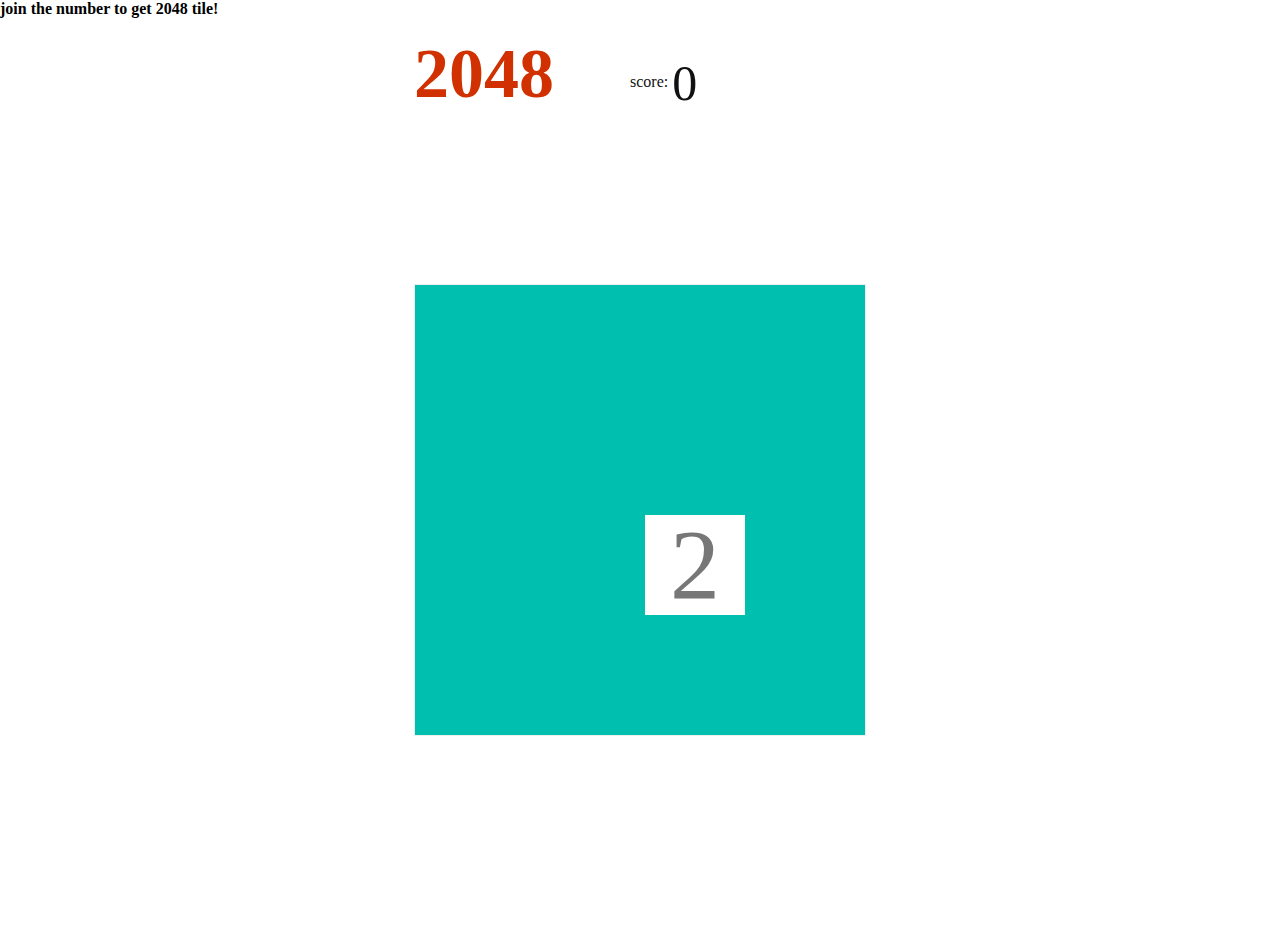
==== math/2048/index.html @ 764d4dc5 "update" ====
<html>
<!--Play the game in fullscreen for better view. 
First click anywhere on the square box to start the game. To play the game use up, down, right and left arrows or use mouse to direct the tiles -->

<head>
  <title>2048</title>
  <link rel="stylesheet" href="2048.css" />
  <script type="text/javascript" src="2048.js"></script>
</head>

<body>

  <p> join the number to get 2048 tile!</p>
  <div class="cover"></div>
  <div class="container">
    <div class="logo">2048</div>
    <div class="scoreBar">
      <label style="position: relative; top:-13px;">score:</label>
      <label id="score"> 0</label>
      <div id="addScore"></div>
    </div>
    <div id="stage"></div>
    <!--<div id="gameOver hide">-->
    <!--<div class="overText">GameOver!</div>-->
    <!--</div>-->
  </div>
</body>

</html>
---- math/2048/2048.css ----
html {
  height: 100%;
  -moz-user-select: none;
  -khtml-user-select: none;
  user-select: none;
}

p {
  color: black;
  font-family: "microsoft yahei";
  font-weight: bold;
  left: -10px;

}

body {
  -moz-user-select: none;
  -khtml-user-select: none;
  user-select: none;
  height: 100%;
  margin: 0;
  padding: 0;
  font-family: "microsoft yahei";
  background-color: white;
  overflow: hidden;
}

.container {
  margin: auto;
  width: 452px;
  height: 100%;
  overflow: hidden;
  position: relative;
}

.logo {
  width: 40%;
  font-size: 70px;
  font-weight: bold;
  color: #d13100;
  float: left;
  position: relative;
}

.scoreBar {
  width: 50%;
  float: right;
  background: #fff;
  color: #111;

  padding: 10px;
  position: relative;
  margin-top: 10px;
}

.scoreBar:before {
  content: "";
  display: block;
  border-width: 20px;
  border-color: transparent #fff transparent transparent;
  border-style: solid;
  position: absolute;
  top: 50%;
  left: -40px;
  margin-top: -20px;
}

#score {
  font-size: 50px;
}

#addScore {
  position: absolute;
  bottom: 0px;
  font-size: 30px;
  color: #999;
  opacity: .8;
  top: 4px;
  right: 0;
}

#addScore.show {
  opacity: .8;
  transition: all .5s ease;
  -ms-transition: all .5s ease;
  -moz-transition: all .5s ease;
  -o-transition: all .5s ease;
  -webkit-transition: all .5s ease;

}

#addScore.hide {
  opacity: 0;
  transition: all .5s ease;
  -ms-transition: all .5s ease;
  -moz-transition: all .5s ease;
  -o-transition: all .5s ease;
  -webkit-transition: all .5s ease;
}

#stage {
  background: #01bfae;
  cursor: pointer;
  -moz-user-select: none;
  -khtml-user-select: none;
  user-select: none;
  position: absolute;
  width: 450px;
  height: 450px;
  top: 50%;
  left: 0;
  margin-top: -200px;
  border: 1px solid #eee;
  z-index: 1;
}

#undo {
  position: relative;
  z-index: 990;
}

.cover {
  position: fixed;
  width: 100%;
  height: 100%;
  z-index: 999;
  opacity: 0.1;
  cursor: pointer;
}

.row0 {
  top: 10px;
  transition: all .2s ease;
  -ms-transition: all .2s ease;
  -moz-transition: all .2s ease;
  -o-transition: all .2s ease;
  -webkit-transition: all .2s ease;
}

.row1 {
  top: 120px;
  transition: all .2s ease;
  -ms-transition: all .2s ease;
  -moz-transition: all .2s ease;
  -o-transition: all .2s ease;
  -webkit-transition: all .2s ease;
}

.row2 {
  top: 230px;
  transition: all .2s ease;
  -ms-transition: all .2s ease;
  -moz-transition: all .2s ease;
  -o-transition: all .2s ease;
  -webkit-transition: all .2s ease;
}

.row3 {
  top: 340px;
  transition: all .2s ease;
  -ms-transition: all .2s ease;
  -moz-transition: all .2s ease;
  -o-transition: all .2s ease;
  -webkit-transition: all .2s ease;
}

.cell0 {
  left: 10px;
  transition: all .2s ease;
  -ms-transition: all .2s ease;
  -moz-transition: all .2s ease;
  -o-transition: all .2s ease;
  -webkit-transition: all .2s ease;
}

.cell1 {
  left: 120px;
  transition: all .2s ease;
  -ms-transition: all .2s ease;
  -moz-transition: all .2s ease;
  -o-transition: all .2s ease;
  -webkit-transition: all .2s ease;
}

.cell2 {
  left: 230px;
  transition: all .2s ease;
  -ms-transition: all .2s ease;
  -moz-transition: all .2s ease;
  -o-transition: all .2s ease;
  -webkit-transition: all .2s ease;
}

.cell3 {
  left: 340px;
  transition: all .2s ease;
  -ms-transition: all .2s ease;
  -moz-transition: all .2s ease;
  -o-transition: all .2s ease;
  -webkit-transition: all .2s ease;
}

span {
  display: block;
  width: 100px;
  height: 100px;
  position: absolute;
  text-align: center;
  line-height: 100px;
  cursor: pointer;
  background: #fff;
  font-size: 43px;
  -moz-user-select: none;
  -khtml-user-select: none;
  user-select: none;
}

div {
  -moz-user-select: none;
  -khtml-user-select: none;
  user-select: none;

}

.num2 {
  background: #fff;
  color: #777;
  font-size: 100px;
  transition: all .2s ease;
  -ms-transition: all .2s ease;
  -moz-transition: all .2s ease;
  -o-transition: all .2s ease;
  -webkit-transition: all .2s ease;
  animation: myfirst .5s;
  -moz-animation: myfirst .5s;
  /* Firefox */
  -webkit-animation: myfirst .5s;
  /* Safari or Chrome or opera */
}

.num4 {
  background: #fafafa;
  color: #e9b856;
  font-size: 100px;
  transition: all .2s ease;
  -ms-transition: all .2s ease;
  -moz-transition: all .2s ease;
  -o-transition: all .2s ease;
  -webkit-transition: all .2s ease;
  animation: myfirst .5s;
  -moz-animation: myfirst .5s;
  /* Firefox */
  -webkit-animation: myfirst .5s;
  /* Safari or Chrome */
}

.num8 {
  background: #f3f3f3;
  color: #f94e2f;
  font-size: 100px;
  transition: all .2s ease;
  -ms-transition: all .2s ease;
  -moz-transition: all .2s ease;
  -o-transition: all .2s ease;
  -webkit-transition: all .2s ease;
  animation: myfirst .5s;
}

.num16 {
  background: #F5EC00;
  color: #fff;
  font-size: 80px;
  transition: all .2s ease;
  -ms-transition: all .2s ease;
  -moz-transition: all .2s ease;
  -o-transition: all .2s ease;
  -webkit-transition: all .2s ease;
  animation: myfirst .5s;
}

.num32 {
  background: #fcc20e;
  color: #fdfdfd;
  font-size: 80px;
  transition: all .2s ease;
  -ms-transition: all .2s ease;
  -moz-transition: all .2s ease;
  -o-transition: all .2s ease;
  -webkit-transition: all .2s ease;
}

.num64 {
  background: #f94a3b;
  color: #fff;
  font-size: 80px;
  transition: all .2s ease;
  -ms-transition: all .2s ease;
  -moz-transition: all .2s ease;
  -o-transition: all .2s ease;
  -webkit-transition: all .2s ease;
}

.num128 {
  background: #222;
  color: #f94e2f;
  font-size: 52px;
  transition: all .2s ease;
  -ms-transition: all .2s ease;
  -moz-transition: all .2s ease;
  -o-transition: all .2s ease;
  -webkit-transition: all .2s ease;
}

.num256 {
  background: #d13100;
  color: #ffcc66;
  font-size: 52px;
  transition: all .2s ease;
  -ms-transition: all .2s ease;
  -moz-transition: all .2s ease;
  -o-transition: all .2s ease;
  -webkit-transition: all .2s ease;
}

.num512 {
  background: #fff300;
  color: #FB4E4E;
  font-size: 52px;
  transition: all .2s ease;
  -ms-transition: all .2s ease;
  -moz-transition: all .2s ease;
  -o-transition: all .2s ease;
  -webkit-transition: all .2s ease;
}

.num1024 {
  background: #6483b5;
  color: #f6f7ff;
  font-size: 52px;
  transition: all .2s ease;
  -ms-transition: all .2s ease;
  -moz-transition: all .2s ease;
  -o-transition: all .2s ease;
  -webkit-transition: all .2s ease;
}

.num2048 {
  background: #000000;
  color: #fff300;
  font-size: 52px;

  transition: all .2s ease;
  -ms-transition: all .2s ease;
  -moz-transition: all .2s ease;
  -o-transition: all .2s ease;
  -webkit-transition: all .2s ease;
}

.num4096 {
  background: #ff0099;
  color: #fff;
  font-size: 52px;
  transition: all .2s ease;
  -ms-transition: all .2s ease;
  -moz-transition: all .2s ease;
  -o-transition: all .2s ease;
  -webkit-transition: all .2s ease;
}

@keyframes myfirst {
  0% {
    opacity: 0;
    transform: scale(0)
  }

  50% {
    opacity: .5;
    transform: scale(1.5)
  }

  100% {
    opacity: 1;
    transform: scale(1)
  }
}

@-moz-keyframes myfirst

/* Firefox */
  {
  0% {
    opacity: 0;
    -moz-transform: scale(0)
  }

  50% {
    opacity: .5;
    -moz-transform: scale(1.5)
  }

  100% {
    opacity: 1;
    -moz-transform: scale(1)
  }
}

@-webkit-keyframes myfirst

/* Safari or Chrome */
  {
  0% {
    opacity: 0;
    -webkit-transform: scale(0)
  }

  50% {
    opacity: .5;
    -webkit-transform: scale(1.5)
  }

  100% {
    opacity: 1;
    -webkit-transform: scale(1)
  }
}
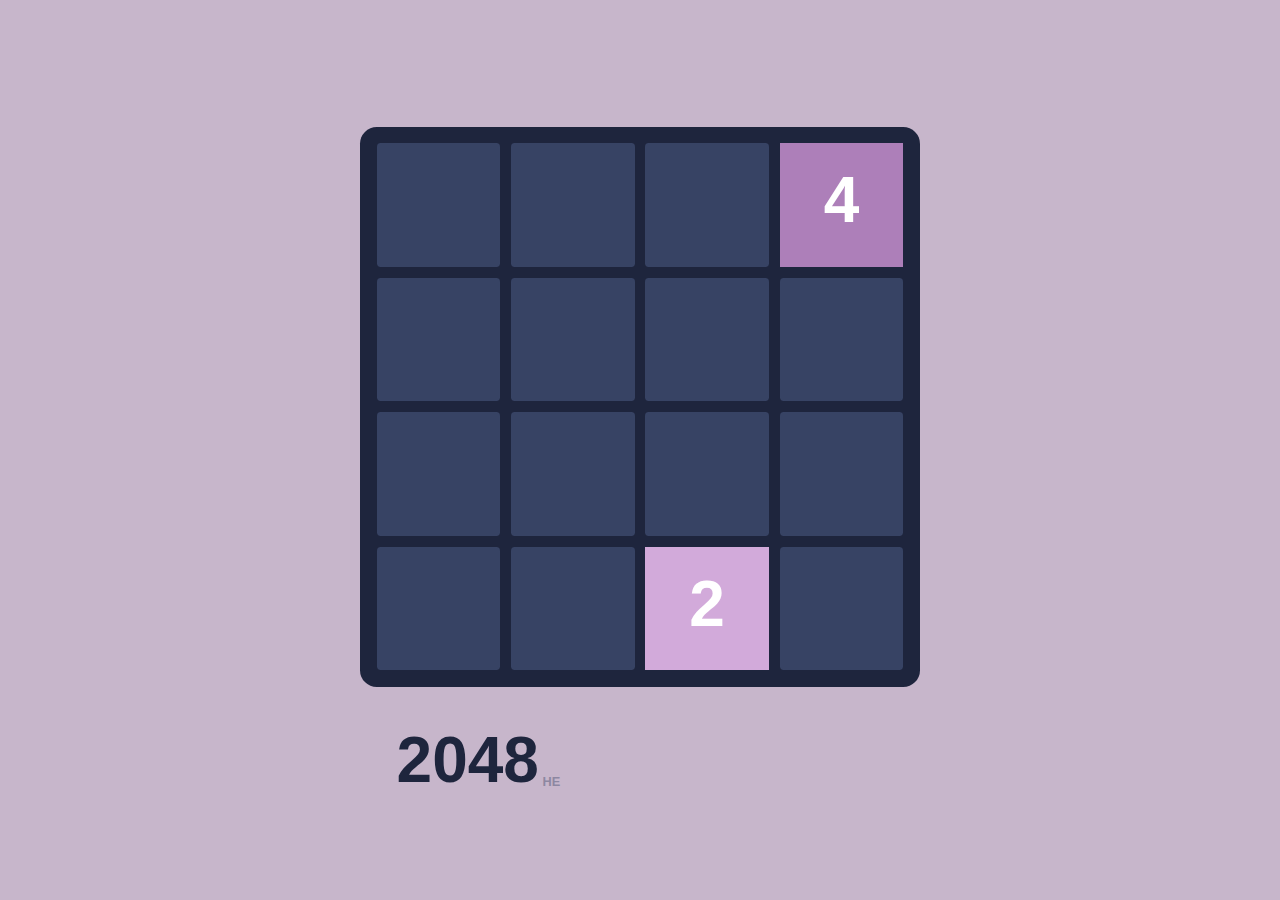
==== commit 69806a18: "2048" ====
--- a/math/2048/index.html
+++ b/math/2048/index.html
@@ -1,29 +1,56 @@
-<html>
-<!--Play the game in fullscreen for better view. 
-First click anywhere on the square box to start the game. To play the game use up, down, right and left arrows or use mouse to direct the tiles -->
+<!DOCTYPE html>
+<html lang="en">
 
 <head>
+  <meta charset="UTF-8">
+  <meta name="viewport" content="width=device-width, initial-scale=1">
   <title>2048</title>
-  <link rel="stylesheet" href="2048.css" />
-  <script type="text/javascript" src="2048.js"></script>
+  <link rel="stylesheet" href="2048.css">
+  <script src="2048.js"></script>
 </head>
 
 <body>
-
-  <p> join the number to get 2048 tile!</p>
-  <div class="cover"></div>
-  <div class="container">
-    <div class="logo">2048</div>
-    <div class="scoreBar">
-      <label style="position: relative; top:-13px;">score:</label>
-      <label id="score"> 0</label>
-      <div id="addScore"></div>
+  <div id="game">
+    <div id="board">
+      <div id="tiles">
+        <div id="tile1" class="tile"></div>
+        <div id="tile2" class="tile"></div>
+        <div id="tile3" class="tile"></div>
+        <div id="tile4" class="tile"></div>
+        <div id="tile5" class="tile"></div>
+        <div id="tile6" class="tile"></div>
+        <div id="tile7" class="tile"></div>
+        <div id="tile8" class="tile"></div>
+        <div id="tile9" class="tile"></div>
+        <div id="tile10" class="tile"></div>
+        <div id="tile11" class="tile"></div>
+        <div id="tile12" class="tile"></div>
+        <div id="tile13" class="tile"></div>
+        <div id="tile14" class="tile"></div>
+        <div id="tile15" class="tile"></div>
+        <div id="tile16" class="tile"></div>
+      </div>
+      <div id="result-box">
+        <div id="result-background"></div>
+        <div id="result-message"></div>
+        <div id="result-tile-container">
+          <div id="result-tile"></div>
+        </div>
+        <button id="keep-going-button" class="result-button">Keep
+          Going</button>
+        <button id="try-again-button" class="result-button">Try Again</button>
+      </div>
     </div>
-    <div id="stage"></div>
-    <!--<div id="gameOver hide">-->
-    <!--<div class="overText">GameOver!</div>-->
-    <!--</div>-->
+    <div id="message-box"></div>
+    <div id="menu">
+      <i id="restart" class="fa fa-refresh" aria-hidden="true"></i>
+      <div id="title">2048<sub id="credit">
+          <a href="https://www.github.com/zer0rei" target="_blank">HE</a>
+        </sub></div>
+      <i id="simulate" class="fa fa-laptop" aria-hidden="true"></i>
+    </div>
   </div>
 </body>
 
 </html>
+<Paste>
--- a/math/2048/2048.css
+++ b/math/2048/2048.css
@@ -1,425 +1,198 @@
-html {
-  height: 100%;
-  -moz-user-select: none;
-  -khtml-user-select: none;
-  user-select: none;
+body {
+  background-color: #C7B6CB;
+  font-family: 'Oxygen', sans-serif;
 }
 
-p {
-  color: black;
-  font-family: "microsoft yahei";
+#game {
+  width: 8.75em;
+  margin: 0 auto;
+  font-size: 4em;
   font-weight: bold;
-  left: -10px;
-
+  padding-top: 2%;
 }
 
-body {
-  -moz-user-select: none;
-  -khtml-user-select: none;
-  user-select: none;
-  height: 100%;
-  margin: 0;
-  padding: 0;
-  font-family: "microsoft yahei";
-  background-color: white;
-  overflow: hidden;
-}
-
-.container {
-  margin: auto;
-  width: 452px;
-  height: 100%;
-  overflow: hidden;
+#board {
+  width: 100%;
+  height: 8.75em;
+  margin: 0 auto;
+  background-color: #1E253D;
+  border-radius: 3%;
   position: relative;
 }
 
-.logo {
-  width: 40%;
-  font-size: 70px;
-  font-weight: bold;
-  color: #d13100;
+#result-box {
+  width: 100%;
+  height: 100%;
+  color: white;
+  font-size: 1em;
+  display: none;
+  z-index: 2;
+  position: absolute;
+  top: 0;
+  left: 0;
+}
+
+#result-background {
+  width: 100%;
+  height: 100%;
+  border-radius: 3%;
+  opacity: 0.8;
+}
+
+#result-message {
+  width: 80%;
+  height: 15%;
+  font-size: 1em;
+  text-align: center;
+  position: absolute;
+  top: 20%;
+  left: 10%;
+}
+
+#result-tile-container {
+  width: 100%;
+  height: 23%;
+  margin: 0 auto;
+  text-align: center;
+  position: absolute;
+  top: 40%;
+}
+
+#result-tile {
+  width: 23%;
+  height: 100%;
+  border: solid 0.1em white;
+  font-size: 1em;
+  display: inline-block;
+}
+
+.result-button {
+  width: 30%;
+  height: 8%;
+  border: none;
+  font-size: 0.35em;
+  color: white;
+  background-color: #1E253D;
+  opacity: 0.8;
+  display: none;
+  position: absolute;
+  top: 72%;
+  left: 35%;
+}
+
+.result-button:active {
+  top: 72.2%;
+  background-color: black;
+}
+
+#tiles {
+  width: 96%;
+  height: 96%;
+  font-size: 1em;
+  text-align: center;
+  color: white;
+  position: relative;
+  top: 2%;
+  left: 2%;
+}
+
+#tiles .tile {
+  width: 23%;
+  height: 23%;
+  margin: 1%;
+  background-color: #374364;
+  border-radius: 3%;
+  position: relative;
   float: left;
+}
+
+.tile span,
+#result-tile span {
+  height: 100%;
+  width: 100%;
+  display: block;
+  line-height: 1.8;
   position: relative;
 }
 
-.scoreBar {
-  width: 50%;
-  float: right;
-  background: #fff;
-  color: #111;
-
-  padding: 10px;
-  position: relative;
-  margin-top: 10px;
+.tile .small-text,
+#result-tile .small-text {
+  font-size: 0.75em;
+  line-height: 2.4;
 }
 
-.scoreBar:before {
-  content: "";
-  display: block;
-  border-width: 20px;
-  border-color: transparent #fff transparent transparent;
-  border-style: solid;
-  position: absolute;
-  top: 50%;
-  left: -40px;
-  margin-top: -20px;
+.tile .smallest-text,
+#result-tile .smallest-text {
+  font-size: 0.65em;
+  line-height: 2.7;
 }
 
-#score {
-  font-size: 50px;
+#message-box {
+  width: 100%;
+  height: 1em;
+  margin-top: 0.2em;
+  font-size: 0.3em;
+  text-align: center;
+  color: #374364;
 }
 
-#addScore {
-  position: absolute;
-  bottom: 0px;
-  font-size: 30px;
-  color: #999;
-  opacity: .8;
-  top: 4px;
-  right: 0;
+#menu {
+  width: 100%;
+  font-size: 1em;
+  text-align: center;
+  color: #1E253D;
+  margin-top: 0.2em;
+  overflow: auto;
 }
 
-#addScore.show {
-  opacity: .8;
-  transition: all .5s ease;
-  -ms-transition: all .5s ease;
-  -moz-transition: all .5s ease;
-  -o-transition: all .5s ease;
-  -webkit-transition: all .5s ease;
-
+#restart {
+  width: 30%;
+  font-size: 0.9em;
+  float: left;
+  position: relative;
+  top: 0.25em;
 }
 
-#addScore.hide {
-  opacity: 0;
-  transition: all .5s ease;
-  -ms-transition: all .5s ease;
-  -moz-transition: all .5s ease;
-  -o-transition: all .5s ease;
-  -webkit-transition: all .5s ease;
+#simulate {
+  width: 30%;
+  opacity: 0.2;
+  float: right;
+  position: relative;
+  top: 0.15em;
 }
 
-#stage {
-  background: #01bfae;
-  cursor: pointer;
-  -moz-user-select: none;
-  -khtml-user-select: none;
-  user-select: none;
-  position: absolute;
-  width: 450px;
-  height: 450px;
-  top: 50%;
-  left: 0;
-  margin-top: -200px;
-  border: 1px solid #eee;
-  z-index: 1;
+#title {
+  width: 40%;
+  display: inline-block;
+  float: left;
+  position: relative;
+  left: 0.1em;
 }
 
-#undo {
+#credit {
+  font-size: 0.2em;
   position: relative;
-  z-index: 990;
+  top: -0.75em;
 }
 
-.cover {
-  position: fixed;
-  width: 100%;
-  height: 100%;
-  z-index: 999;
-  opacity: 0.1;
-  cursor: pointer;
+#credit a {
+  text-decoration: none;
+  color: #374364;
+  opacity: 0.4;
 }
 
-.row0 {
-  top: 10px;
-  transition: all .2s ease;
-  -ms-transition: all .2s ease;
-  -moz-transition: all .2s ease;
-  -o-transition: all .2s ease;
-  -webkit-transition: all .2s ease;
+#credit a:hover {
+  opacity: 1.0;
 }
 
-.row1 {
-  top: 120px;
-  transition: all .2s ease;
-  -ms-transition: all .2s ease;
-  -moz-transition: all .2s ease;
-  -o-transition: all .2s ease;
-  -webkit-transition: all .2s ease;
-}
-
-.row2 {
-  top: 230px;
-  transition: all .2s ease;
-  -ms-transition: all .2s ease;
-  -moz-transition: all .2s ease;
-  -o-transition: all .2s ease;
-  -webkit-transition: all .2s ease;
-}
-
-.row3 {
-  top: 340px;
-  transition: all .2s ease;
-  -ms-transition: all .2s ease;
-  -moz-transition: all .2s ease;
-  -o-transition: all .2s ease;
-  -webkit-transition: all .2s ease;
-}
-
-.cell0 {
-  left: 10px;
-  transition: all .2s ease;
-  -ms-transition: all .2s ease;
-  -moz-transition: all .2s ease;
-  -o-transition: all .2s ease;
-  -webkit-transition: all .2s ease;
-}
-
-.cell1 {
-  left: 120px;
-  transition: all .2s ease;
-  -ms-transition: all .2s ease;
-  -moz-transition: all .2s ease;
-  -o-transition: all .2s ease;
-  -webkit-transition: all .2s ease;
-}
-
-.cell2 {
-  left: 230px;
-  transition: all .2s ease;
-  -ms-transition: all .2s ease;
-  -moz-transition: all .2s ease;
-  -o-transition: all .2s ease;
-  -webkit-transition: all .2s ease;
-}
-
-.cell3 {
-  left: 340px;
-  transition: all .2s ease;
-  -ms-transition: all .2s ease;
-  -moz-transition: all .2s ease;
-  -o-transition: all .2s ease;
-  -webkit-transition: all .2s ease;
-}
-
-span {
-  display: block;
-  width: 100px;
-  height: 100px;
-  position: absolute;
-  text-align: center;
-  line-height: 100px;
-  cursor: pointer;
-  background: #fff;
-  font-size: 43px;
-  -moz-user-select: none;
-  -khtml-user-select: none;
-  user-select: none;
-}
-
-div {
-  -moz-user-select: none;
-  -khtml-user-select: none;
-  user-select: none;
-
-}
-
-.num2 {
-  background: #fff;
-  color: #777;
-  font-size: 100px;
-  transition: all .2s ease;
-  -ms-transition: all .2s ease;
-  -moz-transition: all .2s ease;
-  -o-transition: all .2s ease;
-  -webkit-transition: all .2s ease;
-  animation: myfirst .5s;
-  -moz-animation: myfirst .5s;
-  /* Firefox */
-  -webkit-animation: myfirst .5s;
-  /* Safari or Chrome or opera */
-}
-
-.num4 {
-  background: #fafafa;
-  color: #e9b856;
-  font-size: 100px;
-  transition: all .2s ease;
-  -ms-transition: all .2s ease;
-  -moz-transition: all .2s ease;
-  -o-transition: all .2s ease;
-  -webkit-transition: all .2s ease;
-  animation: myfirst .5s;
-  -moz-animation: myfirst .5s;
-  /* Firefox */
-  -webkit-animation: myfirst .5s;
-  /* Safari or Chrome */
-}
-
-.num8 {
-  background: #f3f3f3;
-  color: #f94e2f;
-  font-size: 100px;
-  transition: all .2s ease;
-  -ms-transition: all .2s ease;
-  -moz-transition: all .2s ease;
-  -o-transition: all .2s ease;
-  -webkit-transition: all .2s ease;
-  animation: myfirst .5s;
-}
-
-.num16 {
-  background: #F5EC00;
-  color: #fff;
-  font-size: 80px;
-  transition: all .2s ease;
-  -ms-transition: all .2s ease;
-  -moz-transition: all .2s ease;
-  -o-transition: all .2s ease;
-  -webkit-transition: all .2s ease;
-  animation: myfirst .5s;
-}
-
-.num32 {
-  background: #fcc20e;
-  color: #fdfdfd;
-  font-size: 80px;
-  transition: all .2s ease;
-  -ms-transition: all .2s ease;
-  -moz-transition: all .2s ease;
-  -o-transition: all .2s ease;
-  -webkit-transition: all .2s ease;
-}
-
-.num64 {
-  background: #f94a3b;
-  color: #fff;
-  font-size: 80px;
-  transition: all .2s ease;
-  -ms-transition: all .2s ease;
-  -moz-transition: all .2s ease;
-  -o-transition: all .2s ease;
-  -webkit-transition: all .2s ease;
-}
-
-.num128 {
-  background: #222;
-  color: #f94e2f;
-  font-size: 52px;
-  transition: all .2s ease;
-  -ms-transition: all .2s ease;
-  -moz-transition: all .2s ease;
-  -o-transition: all .2s ease;
-  -webkit-transition: all .2s ease;
-}
-
-.num256 {
-  background: #d13100;
-  color: #ffcc66;
-  font-size: 52px;
-  transition: all .2s ease;
-  -ms-transition: all .2s ease;
-  -moz-transition: all .2s ease;
-  -o-transition: all .2s ease;
-  -webkit-transition: all .2s ease;
-}
-
-.num512 {
-  background: #fff300;
-  color: #FB4E4E;
-  font-size: 52px;
-  transition: all .2s ease;
-  -ms-transition: all .2s ease;
-  -moz-transition: all .2s ease;
-  -o-transition: all .2s ease;
-  -webkit-transition: all .2s ease;
-}
-
-.num1024 {
-  background: #6483b5;
-  color: #f6f7ff;
-  font-size: 52px;
-  transition: all .2s ease;
-  -ms-transition: all .2s ease;
-  -moz-transition: all .2s ease;
-  -o-transition: all .2s ease;
-  -webkit-transition: all .2s ease;
-}
-
-.num2048 {
-  background: #000000;
-  color: #fff300;
-  font-size: 52px;
-
-  transition: all .2s ease;
-  -ms-transition: all .2s ease;
-  -moz-transition: all .2s ease;
-  -o-transition: all .2s ease;
-  -webkit-transition: all .2s ease;
-}
-
-.num4096 {
-  background: #ff0099;
-  color: #fff;
-  font-size: 52px;
-  transition: all .2s ease;
-  -ms-transition: all .2s ease;
-  -moz-transition: all .2s ease;
-  -o-transition: all .2s ease;
-  -webkit-transition: all .2s ease;
-}
-
-@keyframes myfirst {
-  0% {
-    opacity: 0;
-    transform: scale(0)
-  }
-
-  50% {
-    opacity: .5;
-    transform: scale(1.5)
-  }
-
-  100% {
-    opacity: 1;
-    transform: scale(1)
+@media screen and (max-height: 768px) and (orientation: landscape) {
+  #game {
+    font-size: 3em;
   }
 }
 
-@-moz-keyframes myfirst
-
-/* Firefox */
-  {
-  0% {
-    opacity: 0;
-    -moz-transform: scale(0)
-  }
-
-  50% {
-    opacity: .5;
-    -moz-transform: scale(1.5)
-  }
-
-  100% {
-    opacity: 1;
-    -moz-transform: scale(1)
+@media screen and (max-width: 480px) and (orientation: portrait) {
+  #game {
+    font-size: 2em;
   }
 }
-
-@-webkit-keyframes myfirst
-
-/* Safari or Chrome */
-  {
-  0% {
-    opacity: 0;
-    -webkit-transform: scale(0)
-  }
-
-  50% {
-    opacity: .5;
-    -webkit-transform: scale(1.5)
-  }
-
-  100% {
-    opacity: 1;
-    -webkit-transform: scale(1)
-  }
-}
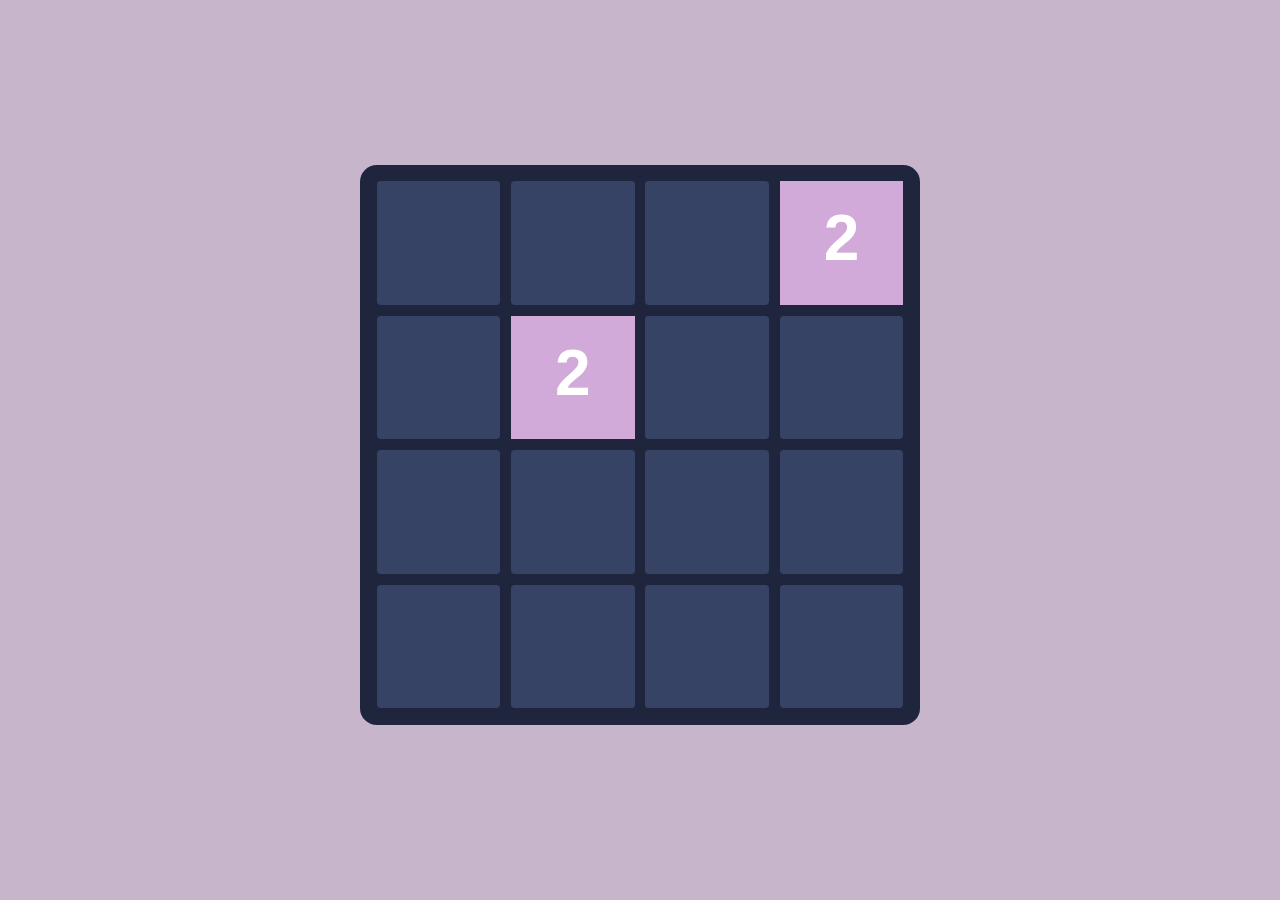
==== commit 9cd5b887: "2048" ====
--- a/math/2048/index.html
+++ b/math/2048/index.html
@@ -44,9 +44,6 @@
     <div id="message-box"></div>
     <div id="menu">
       <i id="restart" class="fa fa-refresh" aria-hidden="true"></i>
-      <div id="title">2048<sub id="credit">
-          <a href="https://www.github.com/zer0rei" target="_blank">HE</a>
-        </sub></div>
       <i id="simulate" class="fa fa-laptop" aria-hidden="true"></i>
     </div>
   </div>
